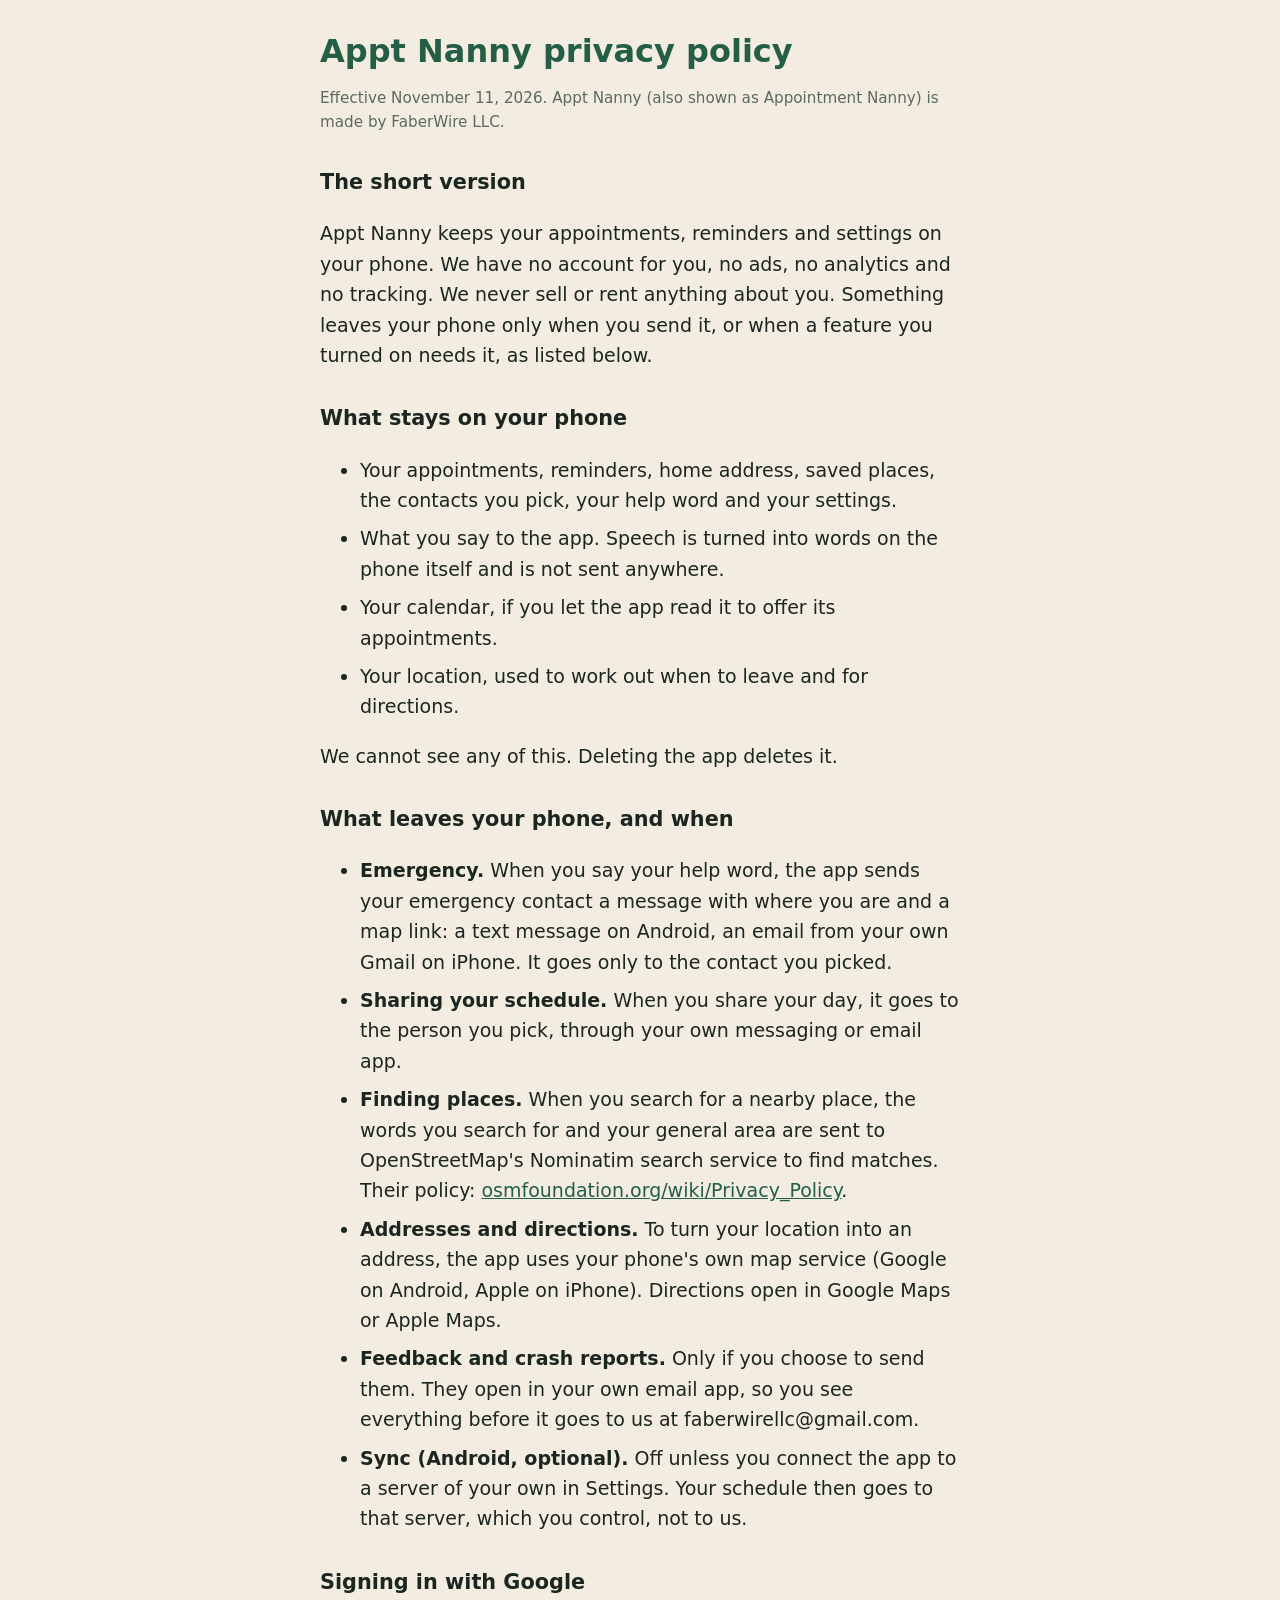
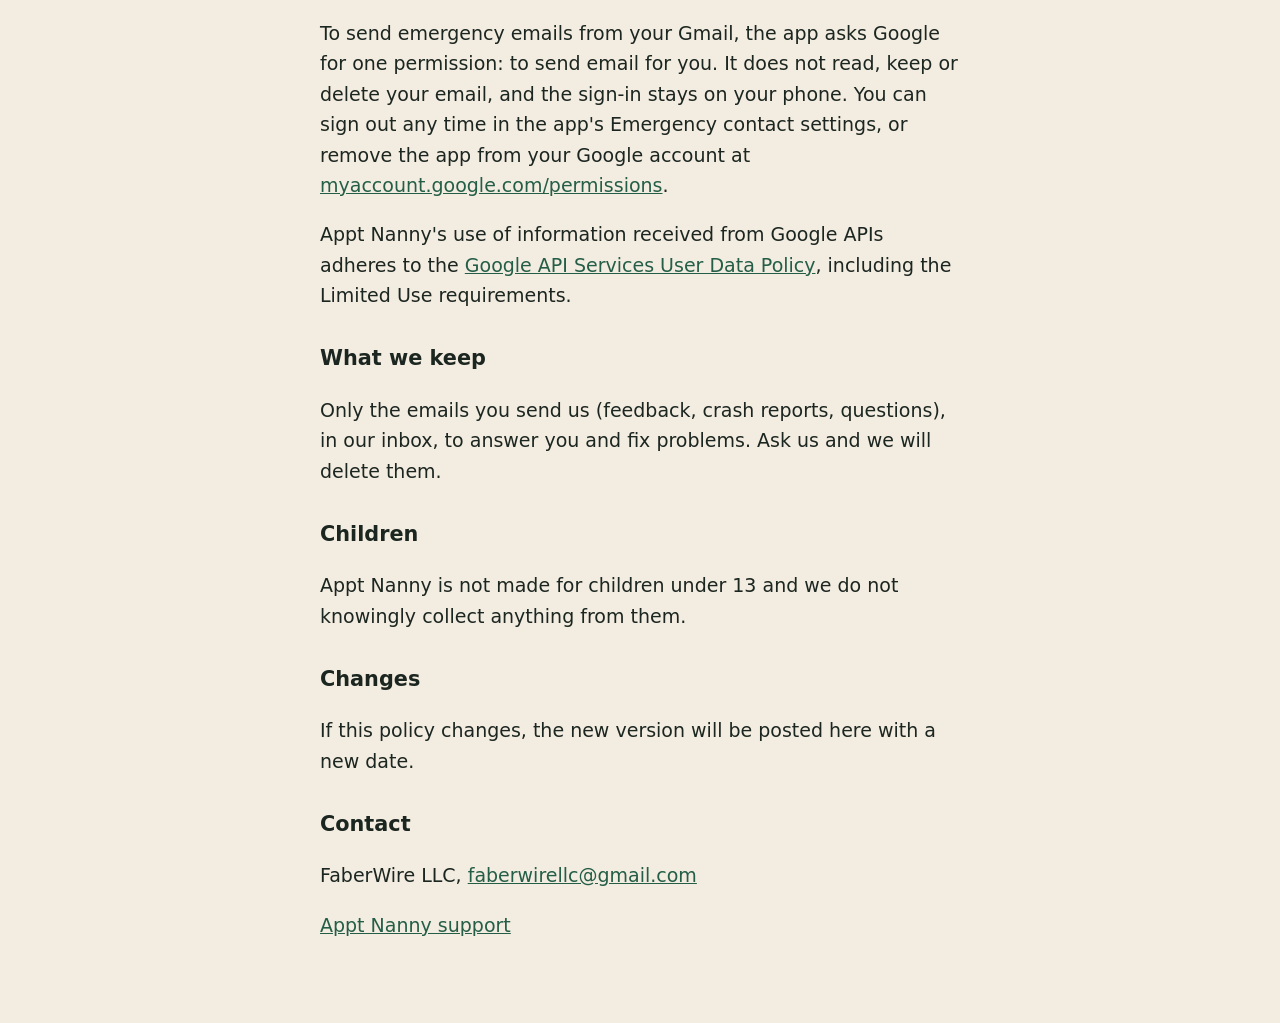
==== privacy.html @ cfc6ff88 "Appt Nanny support and privacy pages" ====
<!doctype html>
<html lang="en">
<head>
<meta charset="utf-8">
<meta name="viewport" content="width=device-width, initial-scale=1">
<title>Appt Nanny privacy policy</title>
<link rel="stylesheet" href="style.css">
</head>
<body>
<main>
<h1>Appt Nanny privacy policy</h1>
<p class="meta">Effective November 11, 2026. Appt Nanny (also shown as Appointment Nanny) is made by FaberWire LLC.</p>

<h2>The short version</h2>
<p>Appt Nanny keeps your appointments, reminders and settings on your phone. We have no account for you, no ads, no analytics and no tracking. We never sell or rent anything about you. Something leaves your phone only when you send it, or when a feature you turned on needs it, as listed below.</p>

<h2>What stays on your phone</h2>
<ul>
<li>Your appointments, reminders, home address, saved places, the contacts you pick, your help word and your settings.</li>
<li>What you say to the app. Speech is turned into words on the phone itself and is not sent anywhere.</li>
<li>Your calendar, if you let the app read it to offer its appointments.</li>
<li>Your location, used to work out when to leave and for directions.</li>
</ul>
<p>We cannot see any of this. Deleting the app deletes it.</p>

<h2>What leaves your phone, and when</h2>
<ul>
<li><strong>Emergency.</strong> When you say your help word, the app sends your emergency contact a message with where you are and a map link: a text message on Android, an email from your own Gmail on iPhone. It goes only to the contact you picked.</li>
<li><strong>Sharing your schedule.</strong> When you share your day, it goes to the person you pick, through your own messaging or email app.</li>
<li><strong>Finding places.</strong> When you search for a nearby place, the words you search for and your general area are sent to OpenStreetMap's Nominatim search service to find matches. Their policy: <a href="https://osmfoundation.org/wiki/Privacy_Policy">osmfoundation.org/wiki/Privacy_Policy</a>.</li>
<li><strong>Addresses and directions.</strong> To turn your location into an address, the app uses your phone's own map service (Google on Android, Apple on iPhone). Directions open in Google Maps or Apple Maps.</li>
<li><strong>Feedback and crash reports.</strong> Only if you choose to send them. They open in your own email app, so you see everything before it goes to us at faberwirellc@gmail.com.</li>
<li><strong>Sync (Android, optional).</strong> Off unless you connect the app to a server of your own in Settings. Your schedule then goes to that server, which you control, not to us.</li>
</ul>

<h2>Signing in with Google</h2>
<p>To send emergency emails from your Gmail, the app asks Google for one permission: to send email for you. It does not read, keep or delete your email, and the sign-in stays on your phone. You can sign out any time in the app's Emergency contact settings, or remove the app from your Google account at <a href="https://myaccount.google.com/permissions">myaccount.google.com/permissions</a>.</p>
<p>Appt Nanny's use of information received from Google APIs adheres to the <a href="https://developers.google.com/terms/api-services-user-data-policy">Google API Services User Data Policy</a>, including the Limited Use requirements.</p>

<h2>What we keep</h2>
<p>Only the emails you send us (feedback, crash reports, questions), in our inbox, to answer you and fix problems. Ask us and we will delete them.</p>

<h2>Children</h2>
<p>Appt Nanny is not made for children under 13 and we do not knowingly collect anything from them.</p>

<h2>Changes</h2>
<p>If this policy changes, the new version will be posted here with a new date.</p>

<h2>Contact</h2>
<p>FaberWire LLC, <a href="mailto:faberwirellc@gmail.com">faberwirellc@gmail.com</a></p>
<p><a href="index.html">Appt Nanny support</a></p>
</main>
</body>
</html>
---- style.css ----
:root { --bg: #f3ece1; --ink: #1c2620; --muted: #5b6a60; --accent: #245e47; }
@media (prefers-color-scheme: dark) { :root { --bg: #151b17; --ink: #ece6da; --muted: #a9b3ab; --accent: #7fc4a3; } }
* { box-sizing: border-box; }
body { margin: 0; background: var(--bg); color: var(--ink); font: 19px/1.6 system-ui, -apple-system, "Segoe UI", Roboto, sans-serif; }
main { max-width: 42rem; margin: 0 auto; padding: 32px 16px 64px; }
h1 { font-size: 2rem; line-height: 1.2; color: var(--accent); margin: 0 0 8px; }
h2 { font-size: 1.3rem; margin: 32px 0 8px; }
.meta { color: var(--muted); font-size: 0.95rem; }
a { color: var(--accent); overflow-wrap: anywhere; }
li { margin-bottom: 8px; }
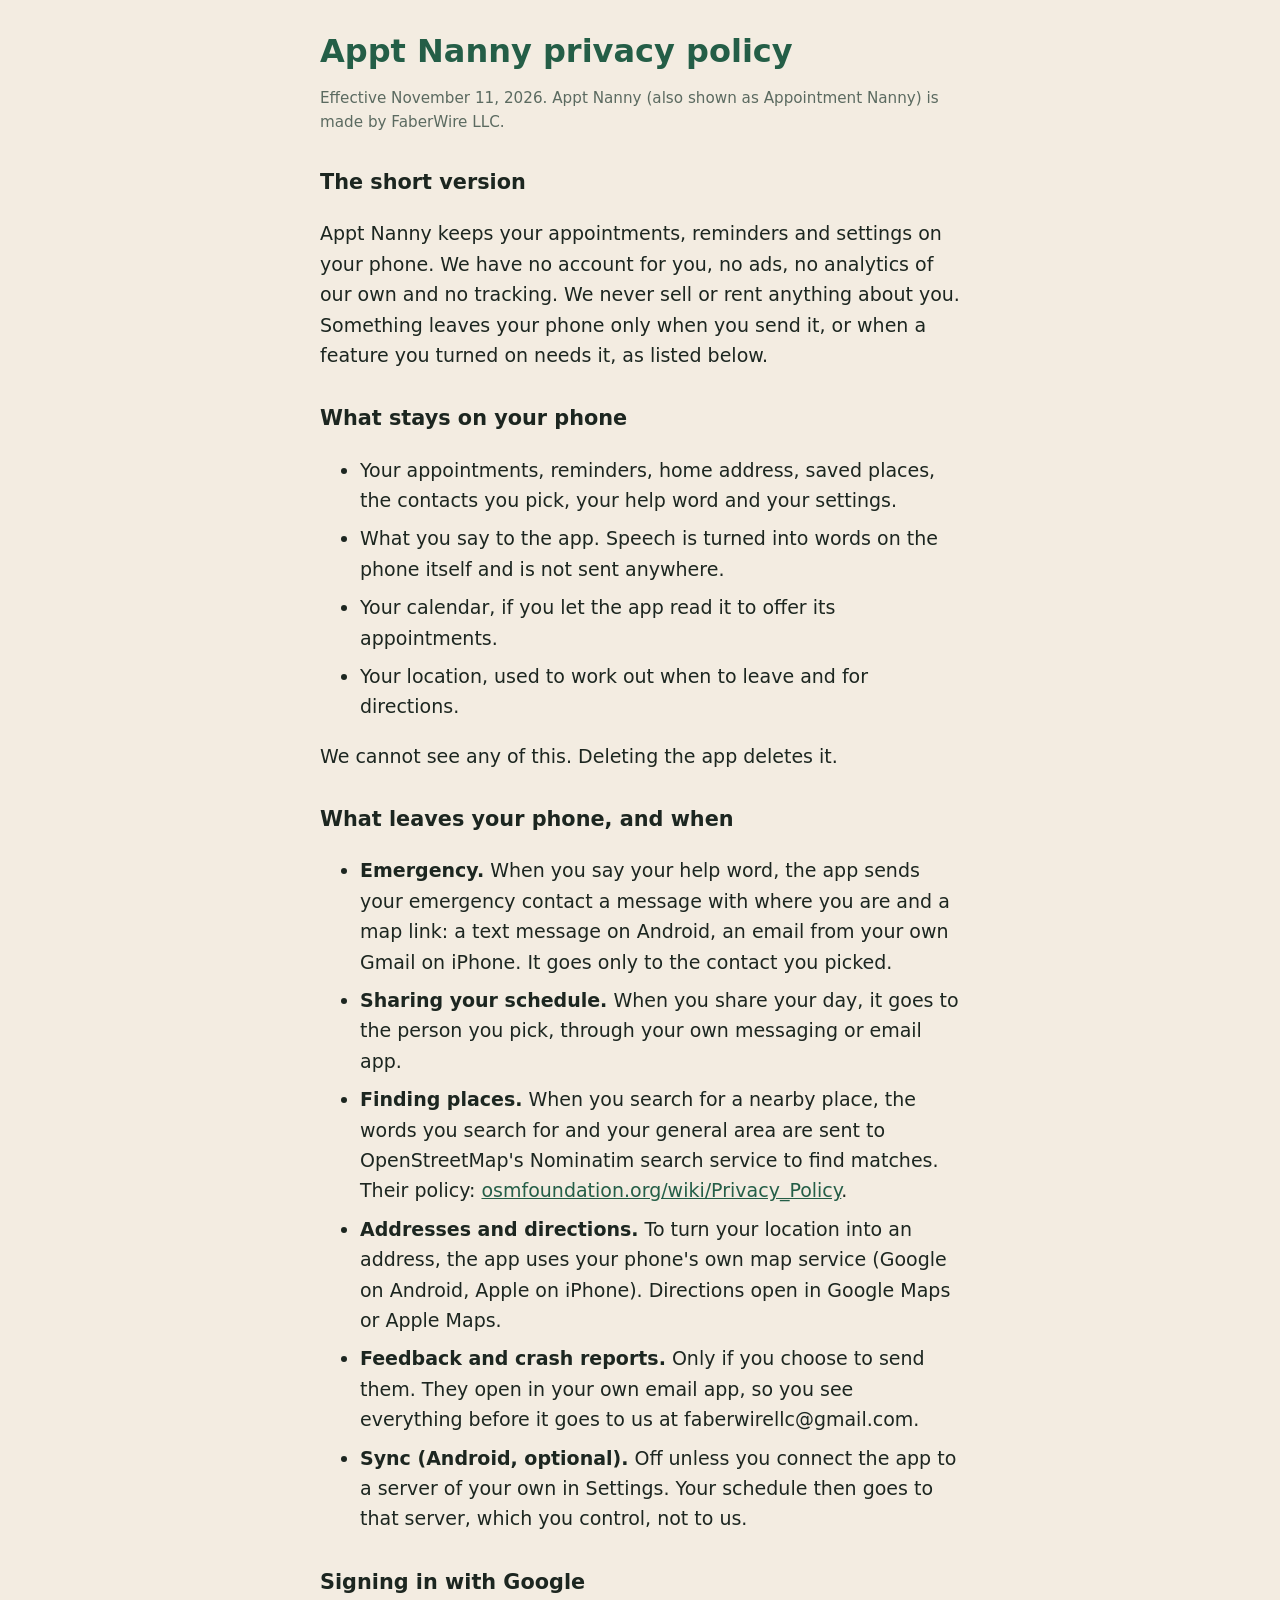
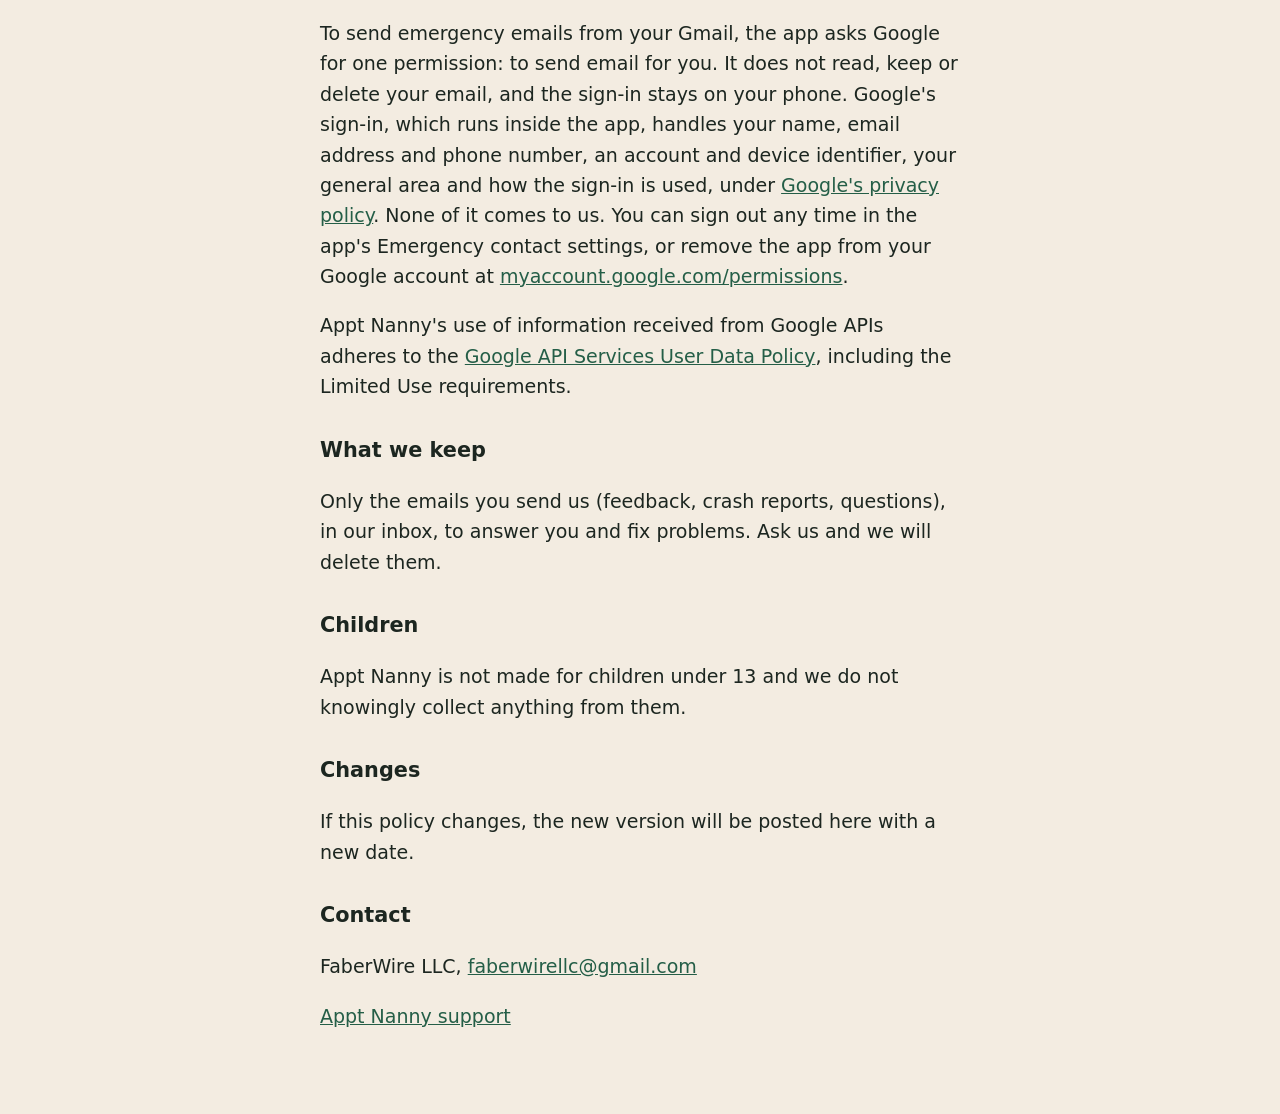
==== commit 3f23cd1d: "Privacy policy: what Google's sign-in handles" ====
--- a/privacy.html
+++ b/privacy.html
@@ -12,7 +12,7 @@
 <p class="meta">Effective November 11, 2026. Appt Nanny (also shown as Appointment Nanny) is made by FaberWire LLC.</p>
 
 <h2>The short version</h2>
-<p>Appt Nanny keeps your appointments, reminders and settings on your phone. We have no account for you, no ads, no analytics and no tracking. We never sell or rent anything about you. Something leaves your phone only when you send it, or when a feature you turned on needs it, as listed below.</p>
+<p>Appt Nanny keeps your appointments, reminders and settings on your phone. We have no account for you, no ads, no analytics of our own and no tracking. We never sell or rent anything about you. Something leaves your phone only when you send it, or when a feature you turned on needs it, as listed below.</p>
 
 <h2>What stays on your phone</h2>
 <ul>
@@ -34,7 +34,7 @@
 </ul>
 
 <h2>Signing in with Google</h2>
-<p>To send emergency emails from your Gmail, the app asks Google for one permission: to send email for you. It does not read, keep or delete your email, and the sign-in stays on your phone. You can sign out any time in the app's Emergency contact settings, or remove the app from your Google account at <a href="https://myaccount.google.com/permissions">myaccount.google.com/permissions</a>.</p>
+<p>To send emergency emails from your Gmail, the app asks Google for one permission: to send email for you. It does not read, keep or delete your email, and the sign-in stays on your phone. Google's sign-in, which runs inside the app, handles your name, email address and phone number, an account and device identifier, your general area and how the sign-in is used, under <a href="https://policies.google.com/privacy">Google's privacy policy</a>. None of it comes to us. You can sign out any time in the app's Emergency contact settings, or remove the app from your Google account at <a href="https://myaccount.google.com/permissions">myaccount.google.com/permissions</a>.</p>
 <p>Appt Nanny's use of information received from Google APIs adheres to the <a href="https://developers.google.com/terms/api-services-user-data-policy">Google API Services User Data Policy</a>, including the Limited Use requirements.</p>
 
 <h2>What we keep</h2>
